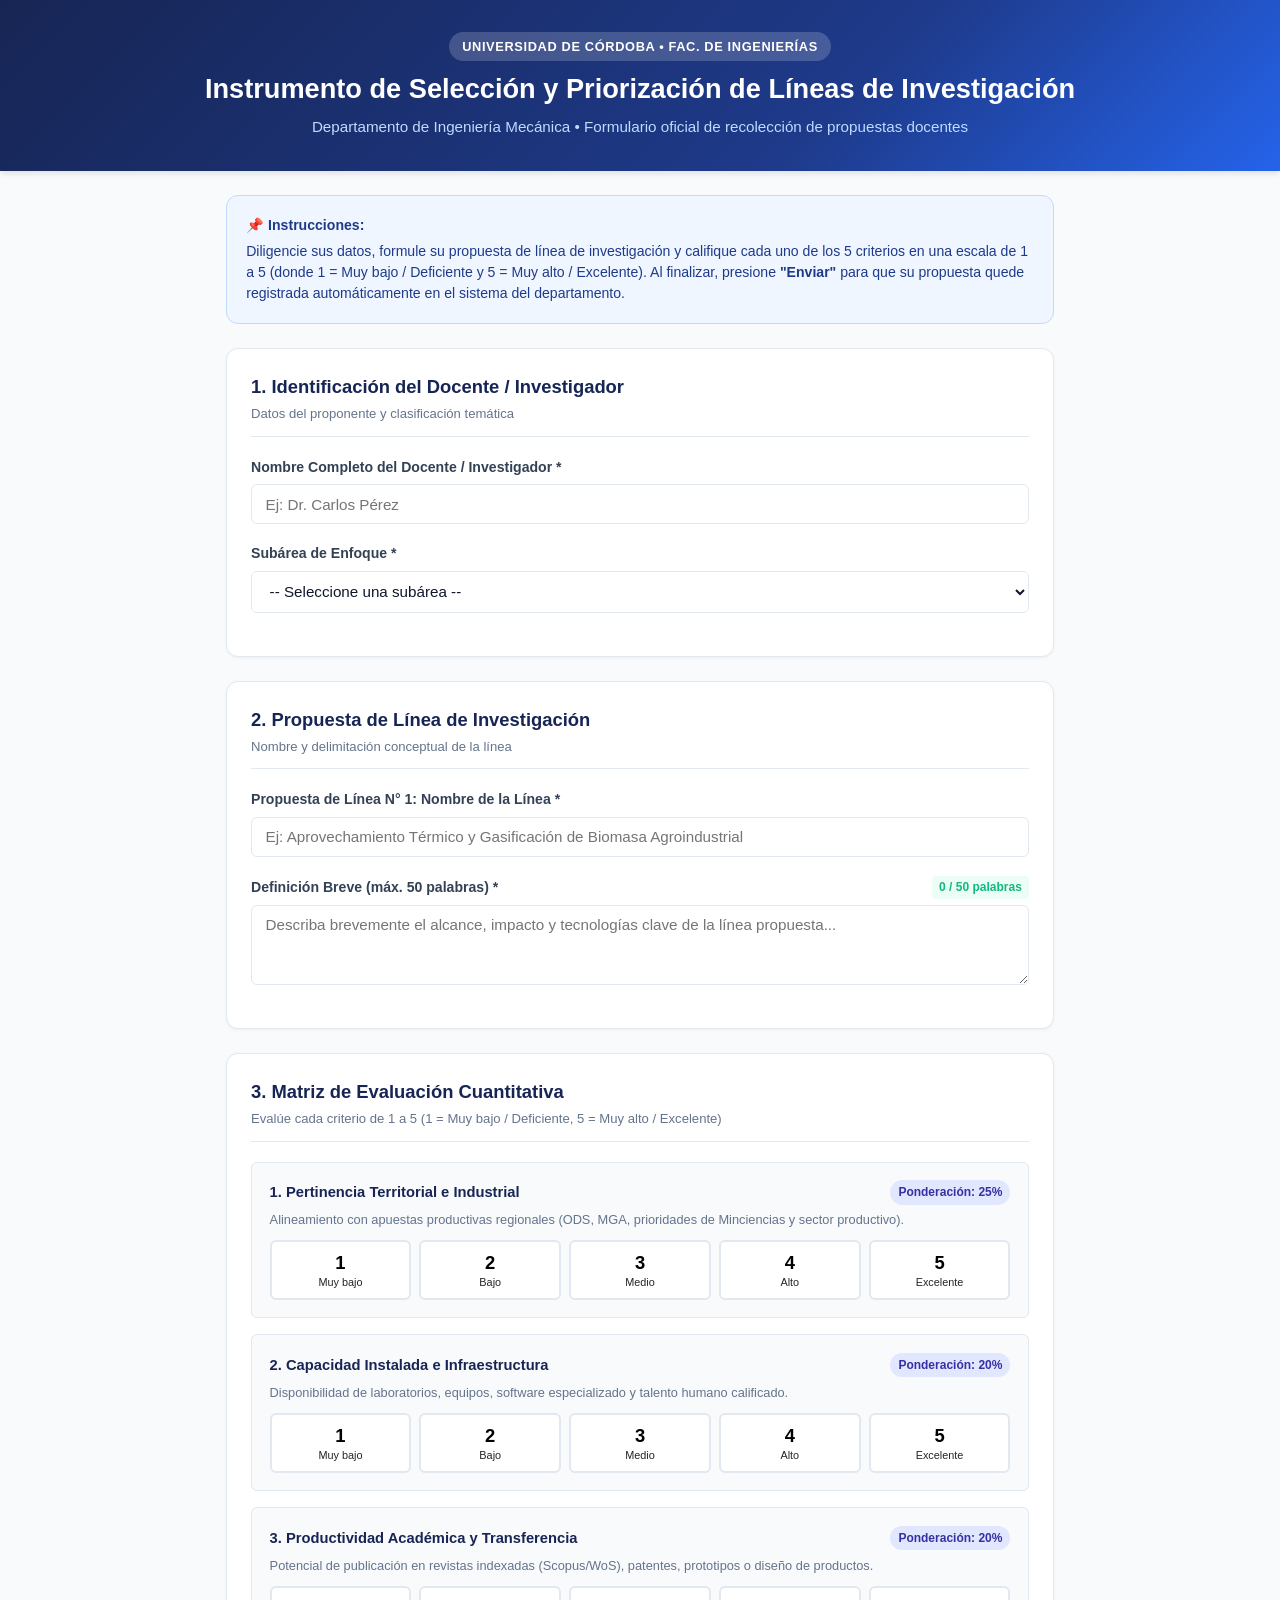
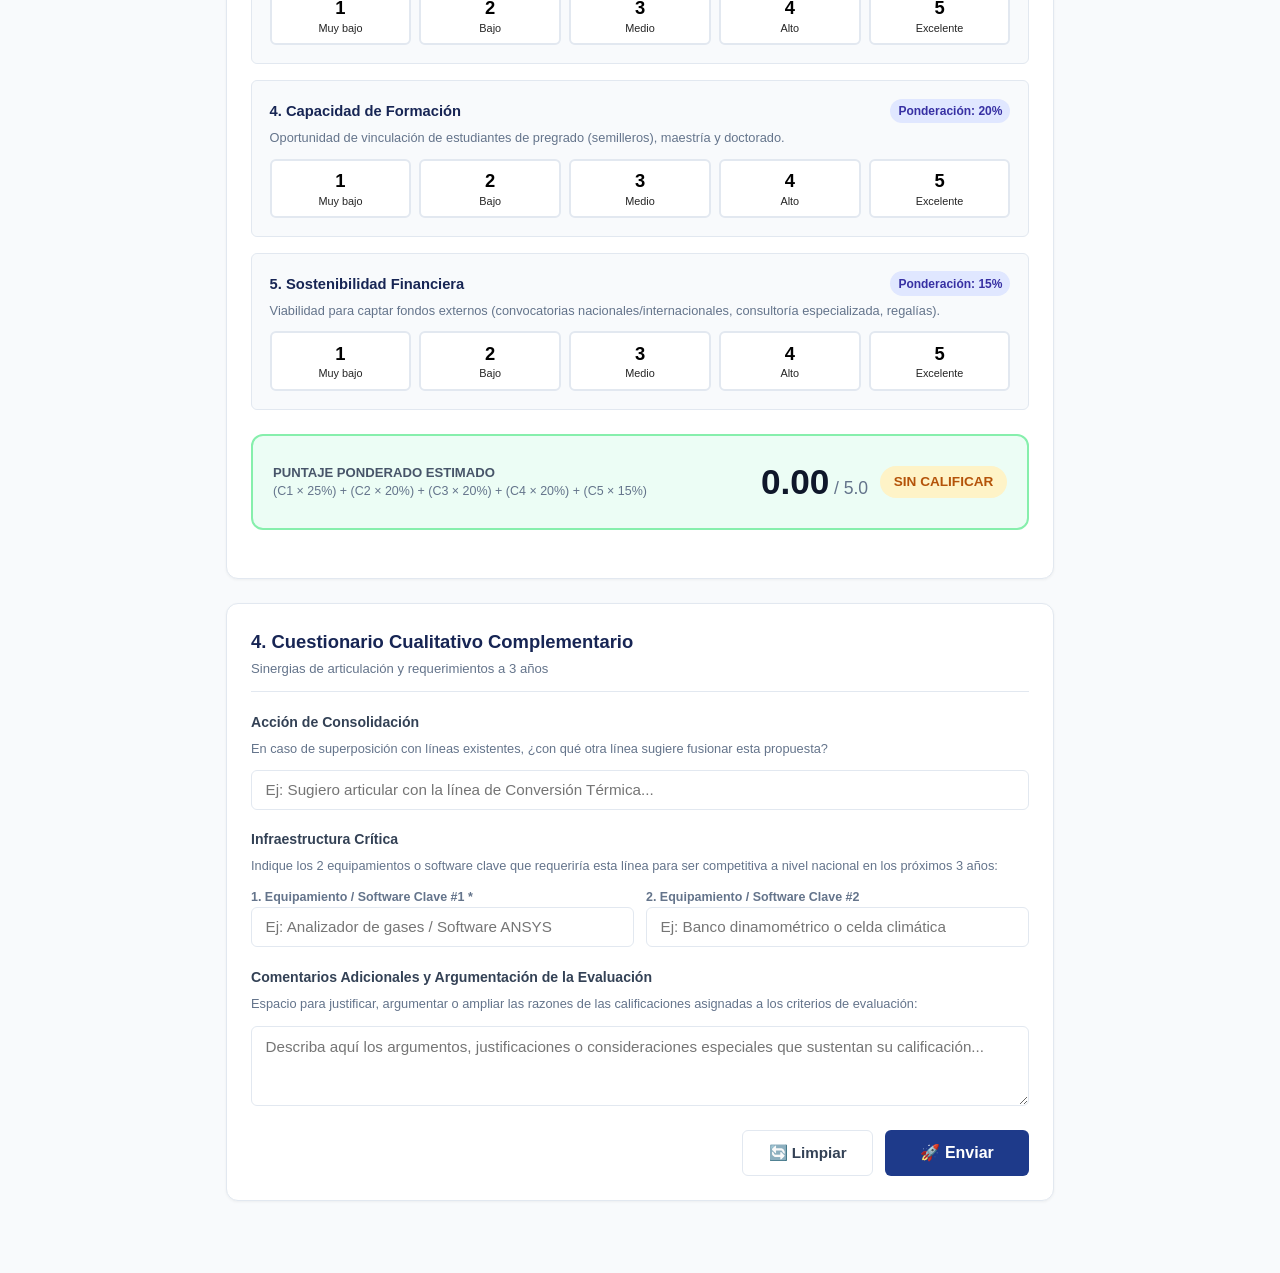
==== formulario.html @ 297fca21 "Add files via upload" ====
<!DOCTYPE html>
<html lang="es">
<head>
  <meta charset="UTF-8">
  <meta name="viewport" content="width=device-width, initial-scale=1.0">
  <title>Formulario Docente - Líneas de Investigación (Ing. Mecánica)</title>
  <style>
    :root {
      --primary: #1e3a8a;
      --primary-dark: #172554;
      --primary-light: #3b82f6;
      --primary-bg: #eff6ff;
      --accent: #0d9488;
      --success: #10b981;
      --success-bg: #ecfdf5;
      --warning: #f59e0b;
      --warning-bg: #fffbeb;
      --danger: #ef4444;
      --danger-bg: #fef2f2;
      --bg-main: #f8fafc;
      --card-bg: #ffffff;
      --text-main: #0f172a;
      --text-muted: #64748b;
      --border: #e2e8f0;
      --radius: 12px;
      --radius-sm: 6px;
    }

    * { box-sizing: border-box; margin: 0; padding: 0; }
    body {
      font-family: -apple-system, BlinkMacSystemFont, "Segoe UI", Roboto, "Helvetica Neue", Arial, sans-serif;
      background-color: var(--bg-main);
      color: var(--text-main);
      line-height: 1.5;
      padding-bottom: 3rem;
    }

    .header-banner {
      background: linear-gradient(135deg, var(--primary-dark) 0%, var(--primary) 65%, #2563eb 100%);
      color: white;
      padding: 2rem 1.5rem;
      text-align: center;
      box-shadow: 0 4px 6px -1px rgb(0 0 0 / 0.1);
    }
    .header-badge {
      display: inline-block;
      background: rgba(255, 255, 255, 0.18);
      padding: 0.3rem 0.8rem;
      border-radius: 9999px;
      font-size: 0.8rem;
      font-weight: 700;
      letter-spacing: 0.05em;
      text-transform: uppercase;
      margin-bottom: 0.5rem;
    }
    .header-title { font-size: 1.7rem; font-weight: 800; margin-bottom: 0.4rem; }
    .header-subtitle { font-size: 0.95rem; color: #bfdbfe; max-width: 800px; margin: 0 auto; }

    .main-container {
      max-width: 860px;
      margin: 1.5rem auto;
      padding: 0 1rem;
    }

    .info-card {
      background: #eff6ff;
      border: 1px solid #bfdbfe;
      border-radius: var(--radius);
      padding: 1.2rem;
      margin-bottom: 1.5rem;
      font-size: 0.88rem;
      color: #1e3a8a;
    }

    .card {
      background: var(--card-bg);
      border: 1px solid var(--border);
      border-radius: var(--radius);
      box-shadow: 0 1px 3px 0 rgb(0 0 0 / 0.05);
      padding: 1.5rem;
      margin-bottom: 1.5rem;
    }

    .card-header {
      border-bottom: 1px solid var(--border);
      padding-bottom: 0.75rem;
      margin-bottom: 1.25rem;
    }
    .card-title {
      font-size: 1.15rem;
      font-weight: 700;
      color: var(--primary-dark);
      display: flex;
      align-items: center;
      gap: 0.5rem;
    }
    .card-subtitle { font-size: 0.82rem; color: var(--text-muted); margin-top: 0.2rem; }

    .form-group { display: flex; flex-direction: column; gap: 0.4rem; margin-bottom: 1.2rem; }
    .form-label {
      font-size: 0.88rem;
      font-weight: 600;
      color: #334155;
      display: flex;
      justify-content: space-between;
      align-items: center;
    }
    .form-input, .form-select, .form-textarea {
      width: 100%;
      padding: 0.65rem 0.85rem;
      border: 1px solid var(--border);
      border-radius: var(--radius-sm);
      font-size: 0.95rem;
      background: white;
      color: var(--text-main);
      font-family: inherit;
    }
    .form-input:focus, .form-select:focus, .form-textarea:focus {
      outline: none;
      border-color: var(--primary-light);
      box-shadow: 0 0 0 3px rgba(59, 130, 246, 0.15);
    }
    .form-textarea { resize: vertical; min-height: 80px; }

    .word-count-badge {
      font-size: 0.75rem;
      padding: 0.15rem 0.45rem;
      border-radius: 4px;
      font-weight: 700;
    }
    .word-ok { background: var(--success-bg); color: var(--success); }
    .word-limit { background: var(--danger-bg); color: var(--danger); }

    /* Criterios */
    .criterion-box {
      background: #f8fafc;
      border: 1px solid var(--border);
      border-radius: var(--radius-sm);
      padding: 1.1rem;
      margin-bottom: 1rem;
    }
    .criterion-title-row {
      display: flex;
      justify-content: space-between;
      align-items: center;
      margin-bottom: 0.4rem;
    }
    .criterion-name { font-size: 0.92rem; font-weight: 700; color: var(--primary-dark); }
    .weight-badge {
      background: #e0e7ff;
      color: #3730a3;
      padding: 0.2rem 0.5rem;
      border-radius: 9999px;
      font-size: 0.75rem;
      font-weight: 700;
    }
    .criterion-desc { font-size: 0.8rem; color: var(--text-muted); margin-bottom: 0.75rem; line-height: 1.35; }

    .rating-row {
      display: grid;
      grid-template-columns: repeat(5, 1fr);
      gap: 0.5rem;
    }
    .rating-btn {
      display: flex;
      flex-direction: column;
      align-items: center;
      justify-content: center;
      padding: 0.6rem 0.2rem;
      border: 2px solid var(--border);
      background: white;
      border-radius: var(--radius-sm);
      cursor: pointer;
      transition: all 0.2s;
    }
    .rating-btn:hover { border-color: var(--primary-light); background: var(--primary-bg); }
    .rating-btn.active {
      border-color: var(--primary);
      background: var(--primary);
      color: white;
    }
    .rating-num { font-size: 1.15rem; font-weight: 800; }
    .rating-lbl { font-size: 0.68rem; margin-top: 0.15rem; opacity: 0.85; }

    /* Score banner */
    .score-banner {
      background: #ecfdf5;
      border: 2px solid #86efac;
      border-radius: var(--radius);
      padding: 1.25rem;
      display: flex;
      justify-content: space-between;
      align-items: center;
      margin: 1.5rem 0;
    }
    .score-banner.warning { background: #fffbeb; border-color: #fcd34d; }
    .score-banner.danger { background: #fef2f2; border-color: #fca5a5; }

    .score-big { font-size: 2.2rem; font-weight: 800; color: var(--text-main); }
    .priority-badge {
      padding: 0.35rem 0.85rem;
      border-radius: 9999px;
      font-size: 0.85rem;
      font-weight: 700;
      text-transform: uppercase;
    }
    .prio-alta { background: #dcfce7; color: #15803d; }
    .prio-media { background: #fef3c7; color: #b45309; }
    .prio-baja { background: #fee2e2; color: #b91c1c; }

    .btn {
      display: inline-flex;
      align-items: center;
      justify-content: center;
      gap: 0.5rem;
      padding: 0.75rem 1.4rem;
      border-radius: var(--radius-sm);
      font-size: 0.95rem;
      font-weight: 700;
      cursor: pointer;
      border: none;
      transition: all 0.2s;
    }
    .btn-success { background: #059669; color: white; }
    .btn-success:hover { background: #047857; }
    .btn-outline { background: white; border: 1px solid var(--border); color: #334155; }
    .btn-outline:hover { background: #f1f5f9; }

    .btn-bar {
      display: flex;
      flex-direction: column;
      gap: 0.75rem;
      margin-top: 1.5rem;
    }

    .success-modal {
      display: none;
      position: fixed;
      inset: 0;
      background: rgba(0,0,0,0.6);
      align-items: center;
      justify-content: center;
      padding: 1rem;
      z-index: 100;
    }
    .success-modal-content {
      background: white;
      border-radius: var(--radius);
      max-width: 550px;
      width: 100%;
      padding: 2rem;
      text-align: center;
      box-shadow: 0 20px 25px -5px rgb(0 0 0 / 0.1);
    }
  </style>
</head>
<body>

  <header class="header-banner">
    <div class="header-badge">Universidad de Córdoba &bull; Fac. de Ingenierías</div>
    <h1 class="header-title">Instrumento de Selección y Priorización de Líneas de Investigación</h1>
    <p class="header-subtitle">Departamento de Ingeniería Mecánica &bull; Formulario oficial de recolección de propuestas docentes</p>
  </header>

  <main class="main-container">

    <div class="info-card">
      <strong>📌 Instrucciones:</strong>
      <p style="margin-top: 0.3rem; line-height: 1.5;">
        Diligencie sus datos, formule su propuesta de línea de investigación y califique cada uno de los 5 criterios en una escala de 1 a 5 (donde 1 = Muy bajo / Deficiente y 5 = Muy alto / Excelente). Al finalizar, presione <strong>"Enviar"</strong> para que su propuesta quede registrada automáticamente en el sistema del departamento.
      </p>
    </div>

    <form id="docenteForm" onsubmit="handleDocenteSubmit(event)">

      <!-- Bloque 1: Identificación -->
      <div class="card">
        <div class="card-header">
          <h2 class="card-title">1. Identificación del Docente / Investigador</h2>
          <p class="card-subtitle">Datos del proponente y clasificación temática</p>
        </div>

        <div class="form-group">
          <label class="form-label" for="docenteNombre">Nombre Completo del Docente / Investigador *</label>
          <input type="text" id="docenteNombre" class="form-input" placeholder="Ej: Dr. Carlos Pérez" required>
        </div>

        <div class="form-group">
          <label class="form-label" for="subareaSelect">Subárea de Enfoque *</label>
          <select id="subareaSelect" class="form-select" onchange="toggleSubareaOtro()" required>
            <option value="">-- Seleccione una subárea --</option>
            <option value="Materiales y Manufactura">Materiales y Manufactura</option>
            <option value="Termofluidos y Energía">Termofluidos y Energía</option>
            <option value="Diseño y Mecatrónica">Diseño y Mecatrónica</option>
            <option value="Otra">Otra (especificar)</option>
          </select>
        </div>

        <div class="form-group" id="subareaOtroBox" style="display: none;">
          <label class="form-label" for="subareaOtro">Especifique la Subárea de Enfoque *</label>
          <input type="text" id="subareaOtro" class="form-input" placeholder="Nombre de la otra área temática">
        </div>
      </div>

      <!-- Bloque 2: Propuesta de Línea -->
      <div class="card">
        <div class="card-header">
          <h2 class="card-title">2. Propuesta de Línea de Investigación</h2>
          <p class="card-subtitle">Nombre y delimitación conceptual de la línea</p>
        </div>

        <div class="form-group">
          <label class="form-label" for="nombreLinea">Propuesta de Línea N° 1: Nombre de la Línea *</label>
          <input type="text" id="nombreLinea" class="form-input" placeholder="Ej: Aprovechamiento Térmico y Gasificación de Biomasa Agroindustrial" required>
        </div>

        <div class="form-group">
          <div class="form-label">
            <span>Definición Breve (máx. 50 palabras) *</span>
            <span id="wordBadge" class="word-count-badge word-ok">0 / 50 palabras</span>
          </div>
          <textarea id="definicionLinea" class="form-textarea" placeholder="Describa brevemente el alcance, impacto y tecnologías clave de la línea propuesta..." oninput="checkWords()" required></textarea>
          <span id="wordAlert" style="display: none; font-size: 0.8rem; color: var(--danger); margin-top: 0.2rem;">
            ⚠️ Ha superado las 50 palabras recomendadas.
          </span>
        </div>
      </div>

      <!-- Bloque 3: Criterios -->
      <div class="card">
        <div class="card-header">
          <h2 class="card-title">3. Matriz de Evaluación Cuantitativa</h2>
          <p class="card-subtitle">Evalúe cada criterio de 1 a 5 (1 = Muy bajo / Deficiente, 5 = Muy alto / Excelente)</p>
        </div>

        <!-- C1 -->
        <div class="criterion-box" id="box-pertinencia">
          <div class="criterion-title-row">
            <span class="criterion-name">1. Pertinencia Territorial e Industrial</span>
            <span class="weight-badge">Ponderación: 25%</span>
          </div>
          <p class="criterion-desc">Alineamiento con apuestas productivas regionales (ODS, MGA, prioridades de Minciencias y sector productivo).</p>
          <div class="rating-row" data-criterion="pertinencia">
            <button type="button" class="rating-btn" onclick="selectScore('pertinencia', 1)"><span class="rating-num">1</span><span class="rating-lbl">Muy bajo</span></button>
            <button type="button" class="rating-btn" onclick="selectScore('pertinencia', 2)"><span class="rating-num">2</span><span class="rating-lbl">Bajo</span></button>
            <button type="button" class="rating-btn" onclick="selectScore('pertinencia', 3)"><span class="rating-num">3</span><span class="rating-lbl">Medio</span></button>
            <button type="button" class="rating-btn" onclick="selectScore('pertinencia', 4)"><span class="rating-num">4</span><span class="rating-lbl">Alto</span></button>
            <button type="button" class="rating-btn" onclick="selectScore('pertinencia', 5)"><span class="rating-num">5</span><span class="rating-lbl">Excelente</span></button>
          </div>
        </div>

        <!-- C2 -->
        <div class="criterion-box" id="box-infraestructura">
          <div class="criterion-title-row">
            <span class="criterion-name">2. Capacidad Instalada e Infraestructura</span>
            <span class="weight-badge">Ponderación: 20%</span>
          </div>
          <p class="criterion-desc">Disponibilidad de laboratorios, equipos, software especializado y talento humano calificado.</p>
          <div class="rating-row" data-criterion="infraestructura">
            <button type="button" class="rating-btn" onclick="selectScore('infraestructura', 1)"><span class="rating-num">1</span><span class="rating-lbl">Muy bajo</span></button>
            <button type="button" class="rating-btn" onclick="selectScore('infraestructura', 2)"><span class="rating-num">2</span><span class="rating-lbl">Bajo</span></button>
            <button type="button" class="rating-btn" onclick="selectScore('infraestructura', 3)"><span class="rating-num">3</span><span class="rating-lbl">Medio</span></button>
            <button type="button" class="rating-btn" onclick="selectScore('infraestructura', 4)"><span class="rating-num">4</span><span class="rating-lbl">Alto</span></button>
            <button type="button" class="rating-btn" onclick="selectScore('infraestructura', 5)"><span class="rating-num">5</span><span class="rating-lbl">Excelente</span></button>
          </div>
        </div>

        <!-- C3 -->
        <div class="criterion-box" id="box-productividad">
          <div class="criterion-title-row">
            <span class="criterion-name">3. Productividad Académica y Transferencia</span>
            <span class="weight-badge">Ponderación: 20%</span>
          </div>
          <p class="criterion-desc">Potencial de publicación en revistas indexadas (Scopus/WoS), patentes, prototipos o diseño de productos.</p>
          <div class="rating-row" data-criterion="productividad">
            <button type="button" class="rating-btn" onclick="selectScore('productividad', 1)"><span class="rating-num">1</span><span class="rating-lbl">Muy bajo</span></button>
            <button type="button" class="rating-btn" onclick="selectScore('productividad', 2)"><span class="rating-num">2</span><span class="rating-lbl">Bajo</span></button>
            <button type="button" class="rating-btn" onclick="selectScore('productividad', 3)"><span class="rating-num">3</span><span class="rating-lbl">Medio</span></button>
            <button type="button" class="rating-btn" onclick="selectScore('productividad', 4)"><span class="rating-num">4</span><span class="rating-lbl">Alto</span></button>
            <button type="button" class="rating-btn" onclick="selectScore('productividad', 5)"><span class="rating-num">5</span><span class="rating-lbl">Excelente</span></button>
          </div>
        </div>

        <!-- C4 -->
        <div class="criterion-box" id="box-formacion">
          <div class="criterion-title-row">
            <span class="criterion-name">4. Capacidad de Formación</span>
            <span class="weight-badge">Ponderación: 20%</span>
          </div>
          <p class="criterion-desc">Oportunidad de vinculación de estudiantes de pregrado (semilleros), maestría y doctorado.</p>
          <div class="rating-row" data-criterion="formacion">
            <button type="button" class="rating-btn" onclick="selectScore('formacion', 1)"><span class="rating-num">1</span><span class="rating-lbl">Muy bajo</span></button>
            <button type="button" class="rating-btn" onclick="selectScore('formacion', 2)"><span class="rating-num">2</span><span class="rating-lbl">Bajo</span></button>
            <button type="button" class="rating-btn" onclick="selectScore('formacion', 3)"><span class="rating-num">3</span><span class="rating-lbl">Medio</span></button>
            <button type="button" class="rating-btn" onclick="selectScore('formacion', 4)"><span class="rating-num">4</span><span class="rating-lbl">Alto</span></button>
            <button type="button" class="rating-btn" onclick="selectScore('formacion', 5)"><span class="rating-num">5</span><span class="rating-lbl">Excelente</span></button>
          </div>
        </div>

        <!-- C5 -->
        <div class="criterion-box" id="box-sostenibilidad">
          <div class="criterion-title-row">
            <span class="criterion-name">5. Sostenibilidad Financiera</span>
            <span class="weight-badge">Ponderación: 15%</span>
          </div>
          <p class="criterion-desc">Viabilidad para captar fondos externos (convocatorias nacionales/internacionales, consultoría especializada, regalías).</p>
          <div class="rating-row" data-criterion="sostenibilidad">
            <button type="button" class="rating-btn" onclick="selectScore('sostenibilidad', 1)"><span class="rating-num">1</span><span class="rating-lbl">Muy bajo</span></button>
            <button type="button" class="rating-btn" onclick="selectScore('sostenibilidad', 2)"><span class="rating-num">2</span><span class="rating-lbl">Bajo</span></button>
            <button type="button" class="rating-btn" onclick="selectScore('sostenibilidad', 3)"><span class="rating-num">3</span><span class="rating-lbl">Medio</span></button>
            <button type="button" class="rating-btn" onclick="selectScore('sostenibilidad', 4)"><span class="rating-num">4</span><span class="rating-lbl">Alto</span></button>
            <button type="button" class="rating-btn" onclick="selectScore('sostenibilidad', 5)"><span class="rating-num">5</span><span class="rating-lbl">Excelente</span></button>
          </div>
        </div>

        <!-- Resumen Puntaje -->
        <div class="score-banner" id="scoreBanner">
          <div>
            <div style="font-size: 0.82rem; font-weight: 700; color: #475569; text-transform: uppercase;">Puntaje Ponderado Estimado</div>
            <div style="font-size: 0.78rem; color: #64748b;">(C1 × 25%) + (C2 × 20%) + (C3 × 20%) + (C4 × 20%) + (C5 × 15%)</div>
          </div>
          <div style="text-align: right; display: flex; align-items: center; gap: 0.75rem;">
            <div>
              <span class="score-big" id="scoreVal">0.00</span>
              <span style="font-size: 1.1rem; color: #64748b;"> / 5.0</span>
            </div>
            <div class="priority-badge prio-media" id="prioBadge">Sin calificar</div>
          </div>
        </div>
      </div>

      <!-- Bloque 4: Cualitativo -->
      <div class="card">
        <div class="card-header">
          <h2 class="card-title">4. Cuestionario Cualitativo Complementario</h2>
          <p class="card-subtitle">Sinergias de articulación y requerimientos a 3 años</p>
        </div>

        <div class="form-group">
          <label class="form-label" for="accionConsolidacion">
            Acción de Consolidación
          </label>
          <p style="font-size: 0.8rem; color: var(--text-muted); margin-bottom: 0.3rem;">
            En caso de superposición con líneas existentes, ¿con qué otra línea sugiere fusionar esta propuesta?
          </p>
          <input type="text" id="accionConsolidacion" class="form-input" placeholder="Ej: Sugiero articular con la línea de Conversión Térmica...">
        </div>

        <div class="form-group">
          <label class="form-label">Infraestructura Crítica</label>
          <p style="font-size: 0.8rem; color: var(--text-muted); margin-bottom: 0.4rem;">
            Indique los 2 equipamientos o software clave que requeriría esta línea para ser competitiva a nivel nacional en los próximos 3 años:
          </p>
          <div style="display: grid; grid-template-columns: 1fr 1fr; gap: 0.75rem;">
            <div>
              <label class="form-label" style="font-size: 0.78rem; color: #64748b;" for="infra1">1. Equipamiento / Software Clave #1 *</label>
              <input type="text" id="infra1" class="form-input" placeholder="Ej: Analizador de gases / Software ANSYS" required>
            </div>
            <div>
              <label class="form-label" style="font-size: 0.78rem; color: #64748b;" for="infra2">2. Equipamiento / Software Clave #2</label>
              <input type="text" id="infra2" class="form-input" placeholder="Ej: Banco dinamométrico o celda climática">
            </div>
          </div>
        </div>

        <div class="form-group" style="margin-top: 1.25rem;">
          <label class="form-label" for="comentariosAdicionales">
            Comentarios Adicionales y Argumentación de la Evaluación
          </label>
          <p style="font-size: 0.8rem; color: var(--text-muted); margin-bottom: 0.4rem;">
            Espacio para justificar, argumentar o ampliar las razones de las calificaciones asignadas a los criterios de evaluación:
          </p>
          <textarea id="comentariosAdicionales" class="form-textarea" placeholder="Describa aquí los argumentos, justificaciones o consideraciones especiales que sustentan su calificación..."></textarea>
        </div>

        <div style="display: flex; justify-content: flex-end; gap: 0.75rem; margin-top: 1.5rem; flex-wrap: wrap;">
          <button type="button" class="btn btn-outline" onclick="limpiarFormularioCompleto()" style="padding: 0.8rem 1.6rem; font-size: 0.95rem;">
            🔄 Limpiar
          </button>
          <button type="submit" class="btn btn-primary" id="btnEnviar" style="padding: 0.8rem 2.2rem; font-size: 1rem; background: #1e3a8a; color: white;">
            🚀 Enviar
          </button>
        </div>
      </div>

    </form>

  </main>

  <!-- Modal Éxito -->
  <div id="modalExito" class="success-modal">
    <div class="success-modal-content">
      <div style="font-size: 3.2rem; margin-bottom: 0.5rem;">✅</div>
      <h3 style="font-size: 1.35rem; color: var(--primary-dark); margin-bottom: 0.5rem;">¡Propuesta Enviada Exitosamente!</h3>
      <p style="font-size: 0.92rem; color: #334155; line-height: 1.5; margin-bottom: 1.5rem;">
        Su propuesta de línea de investigación ha sido registrada correctamente en el sistema del Departamento de Ingeniería Mecánica. Muchas gracias por su valiosa participación.
      </p>
      <div style="display: flex; gap: 0.75rem; justify-content: center; flex-wrap: wrap;">
        <button class="btn btn-outline" onclick="registrarOtraLinea()">Registrar otra propuesta de línea</button>
        <button class="btn btn-primary" style="background: #1e3a8a; color: white;" onclick="finalizarYCerrar()">Finalizar</button>
      </div>
    </div>
  </div>

  <script>
    const scores = { pertinencia: 0, infraestructura: 0, productividad: 0, formacion: 0, sostenibilidad: 0 };
    const weights = { pertinencia: 0.25, infraestructura: 0.20, productividad: 0.20, formacion: 0.20, sostenibilidad: 0.15 };

    function toggleSubareaOtro() {
      const select = document.getElementById('subareaSelect');
      const box = document.getElementById('subareaOtroBox');
      const input = document.getElementById('subareaOtro');
      if (select.value === 'Otra') {
        box.style.display = 'block';
        input.required = true;
      } else {
        box.style.display = 'none';
        input.required = false;
        input.value = '';
      }
    }

    function checkWords() {
      const val = document.getElementById('definicionLinea').value.trim();
      const count = val.length === 0 ? 0 : val.split(/\s+/).filter(w => w.length > 0).length;
      const badge = document.getElementById('wordBadge');
      const alert = document.getElementById('wordAlert');

      badge.textContent = `${count} / 50 palabras`;
      if (count > 50) {
        badge.className = 'word-count-badge word-limit';
        alert.style.display = 'block';
      } else {
        badge.className = 'word-count-badge word-ok';
        alert.style.display = 'none';
      }
      return count;
    }

    function selectScore(criterion, val) {
      scores[criterion] = val;
      const group = document.querySelector(`.rating-row[data-criterion="${criterion}"]`);
      group.querySelectorAll('.rating-btn').forEach((btn, idx) => {
        if (idx + 1 === val) btn.classList.add('active');
        else btn.classList.remove('active');
      });
      document.getElementById(`box-${criterion}`).style.borderColor = 'var(--border)';
      recalc();
    }

    function recalc() {
      const total = (scores.pertinencia * weights.pertinencia) +
                    (scores.infraestructura * weights.infraestructura) +
                    (scores.productividad * weights.productividad) +
                    (scores.formacion * weights.formacion) +
                    (scores.sostenibilidad * weights.sostenibilidad);

      document.getElementById('scoreVal').textContent = total.toFixed(2);
      const prio = document.getElementById('prioBadge');
      const banner = document.getElementById('scoreBanner');

      if (total === 0) {
        prio.textContent = 'Sin calificar';
        prio.className = 'priority-badge prio-media';
        banner.className = 'score-banner';
        return;
      }

      if (total >= 4.0) {
        prio.textContent = 'Prioridad Alta';
        prio.className = 'priority-badge prio-alta';
        banner.className = 'score-banner';
      } else if (total >= 3.0) {
        prio.textContent = 'Prioridad Media';
        prio.className = 'priority-badge prio-media';
        banner.className = 'score-banner warning';
      } else {
        prio.textContent = 'Prioridad Baja';
        prio.className = 'priority-badge prio-baja';
        banner.className = 'score-banner danger';
      }
    }

    // =========================================================================
    // CONFIGURACIÓN DE NUBE (GOOGLE SHEETS):
    // URL de Google Apps Script configurada por el usuario
    // =========================================================================
    const GOOGLE_SHEETS_URL = "https://script.google.com/macros/s/AKfycbwKb0LEM8T0sVUY5fCca1uXb2kDgTRaMkA7b_ChK_lKQnXCyALZRMTclYAMmX1IqUrETg/exec"; 

    async function handleDocenteSubmit(e) {
      e.preventDefault();

      // Verificar 5 criterios
      const unrated = Object.keys(scores).filter(k => scores[k] === 0);
      if (unrated.length > 0) {
        unrated.forEach(k => {
          document.getElementById(`box-${k}`).style.borderColor = 'var(--danger)';
        });
        alert('Por favor califique todos los 5 criterios (de 1 a 5) antes de continuar.');
        document.getElementById(`box-${unrated[0]}`).scrollIntoView({ behavior: 'smooth', block: 'center' });
        return;
      }

      const total = Number(((scores.pertinencia * weights.pertinencia) +
                            (scores.infraestructura * weights.infraestructura) +
                            (scores.productividad * weights.productividad) +
                            (scores.formacion * weights.formacion) +
                            (scores.sostenibilidad * weights.sostenibilidad)).toFixed(2));

      let prioridad = 'Media';
      if (total >= 4.0) prioridad = 'Alta';
      else if (total < 3.0) prioridad = 'Baja';

      const docente = document.getElementById('docenteNombre').value.trim();
      const subarea = document.getElementById('subareaSelect').value;
      const subareaOtro = document.getElementById('subareaOtro').value.trim();
      const nombreLinea = document.getElementById('nombreLinea').value.trim();
      const definicion = document.getElementById('definicionLinea').value.trim();
      const palabras = checkWords();

      const payload = {
        id: 'resp-' + Date.now(),
        fecha: new Date().toISOString(),
        docente: docente,
        subarea: subarea,
        subareaOtro: subareaOtro,
        nombreLinea: nombreLinea,
        definicion: definicion,
        palabrasDefinicion: palabras,
        criterios: { ...scores },
        puntajesPonderados: {
          pertinencia: Number((scores.pertinencia * weights.pertinencia).toFixed(2)),
          infraestructura: Number((scores.infraestructura * weights.infraestructura).toFixed(2)),
          productividad: Number((scores.productividad * weights.productividad).toFixed(2)),
          formacion: Number((scores.formacion * weights.formacion).toFixed(2)),
          sostenibilidad: Number((scores.sostenibilidad * weights.sostenibilidad).toFixed(2)),
          total: total
        },
        prioridad: prioridad,
        accionConsolidacion: document.getElementById('accionConsolidacion').value.trim(),
        infraestructuraCritica: {
          item1: document.getElementById('infra1').value.trim(),
          item2: document.getElementById('infra2').value.trim()
        },
        comentariosAdicionales: document.getElementById('comentariosAdicionales').value.trim()
      };

      const submitBtn = document.getElementById('btnEnviar');
      const originalText = submitBtn.innerHTML;
      submitBtn.disabled = true;
      submitBtn.innerHTML = '⏳ Enviando propuesta...';

      // Enviar directamente a Google Sheets
      if (GOOGLE_SHEETS_URL && GOOGLE_SHEETS_URL.trim().length > 10) {
        try {
          await fetch(GOOGLE_SHEETS_URL.trim(), {
            method: 'POST',
            mode: 'no-cors',
            headers: { 'Content-Type': 'application/json' },
            body: JSON.stringify(payload)
          });
        } catch (netErr) {
          console.warn('Error enviando a la nube:', netErr);
        }
      }

      submitBtn.disabled = false;
      submitBtn.innerHTML = originalText;

      // Mostrar modal de confirmación limpio
      document.getElementById('modalExito').style.display = 'flex';
    }

    function limpiarFormularioCompleto() {
      if (!confirm('¿Desea limpiar todos los campos del formulario?')) return;
      document.getElementById('docenteForm').reset();
      toggleSubareaOtro();
      document.getElementById('comentariosAdicionales').value = '';
      Object.keys(scores).forEach(k => scores[k] = 0);
      document.querySelectorAll('.rating-btn').forEach(b => b.classList.remove('active'));
      document.querySelectorAll('.criterion-box').forEach(b => b.style.borderColor = 'var(--border)');
      checkWords();
      recalc();
      window.scrollTo({ top: 0, behavior: 'smooth' });
    }

    function registrarOtraLinea() {
      document.getElementById('nombreLinea').value = '';
      document.getElementById('definicionLinea').value = '';
      document.getElementById('accionConsolidacion').value = '';
      document.getElementById('infra1').value = '';
      document.getElementById('infra2').value = '';
      document.getElementById('comentariosAdicionales').value = '';
      Object.keys(scores).forEach(k => scores[k] = 0);
      document.querySelectorAll('.rating-btn').forEach(b => b.classList.remove('active'));
      document.querySelectorAll('.criterion-box').forEach(b => b.style.borderColor = 'var(--border)');
      checkWords();
      recalc();
      document.getElementById('modalExito').style.display = 'none';
      document.getElementById('nombreLinea').scrollIntoView({ behavior: 'smooth' });
    }

    function finalizarYCerrar() {
      document.getElementById('modalExito').style.display = 'none';
      document.getElementById('docenteForm').reset();
      toggleSubareaOtro();
      document.getElementById('comentariosAdicionales').value = '';
      Object.keys(scores).forEach(k => scores[k] = 0);
      document.querySelectorAll('.rating-btn').forEach(b => b.classList.remove('active'));
      checkWords();
      recalc();
      window.scrollTo({ top: 0, behavior: 'smooth' });
    }
  </script>
</body>
</html>
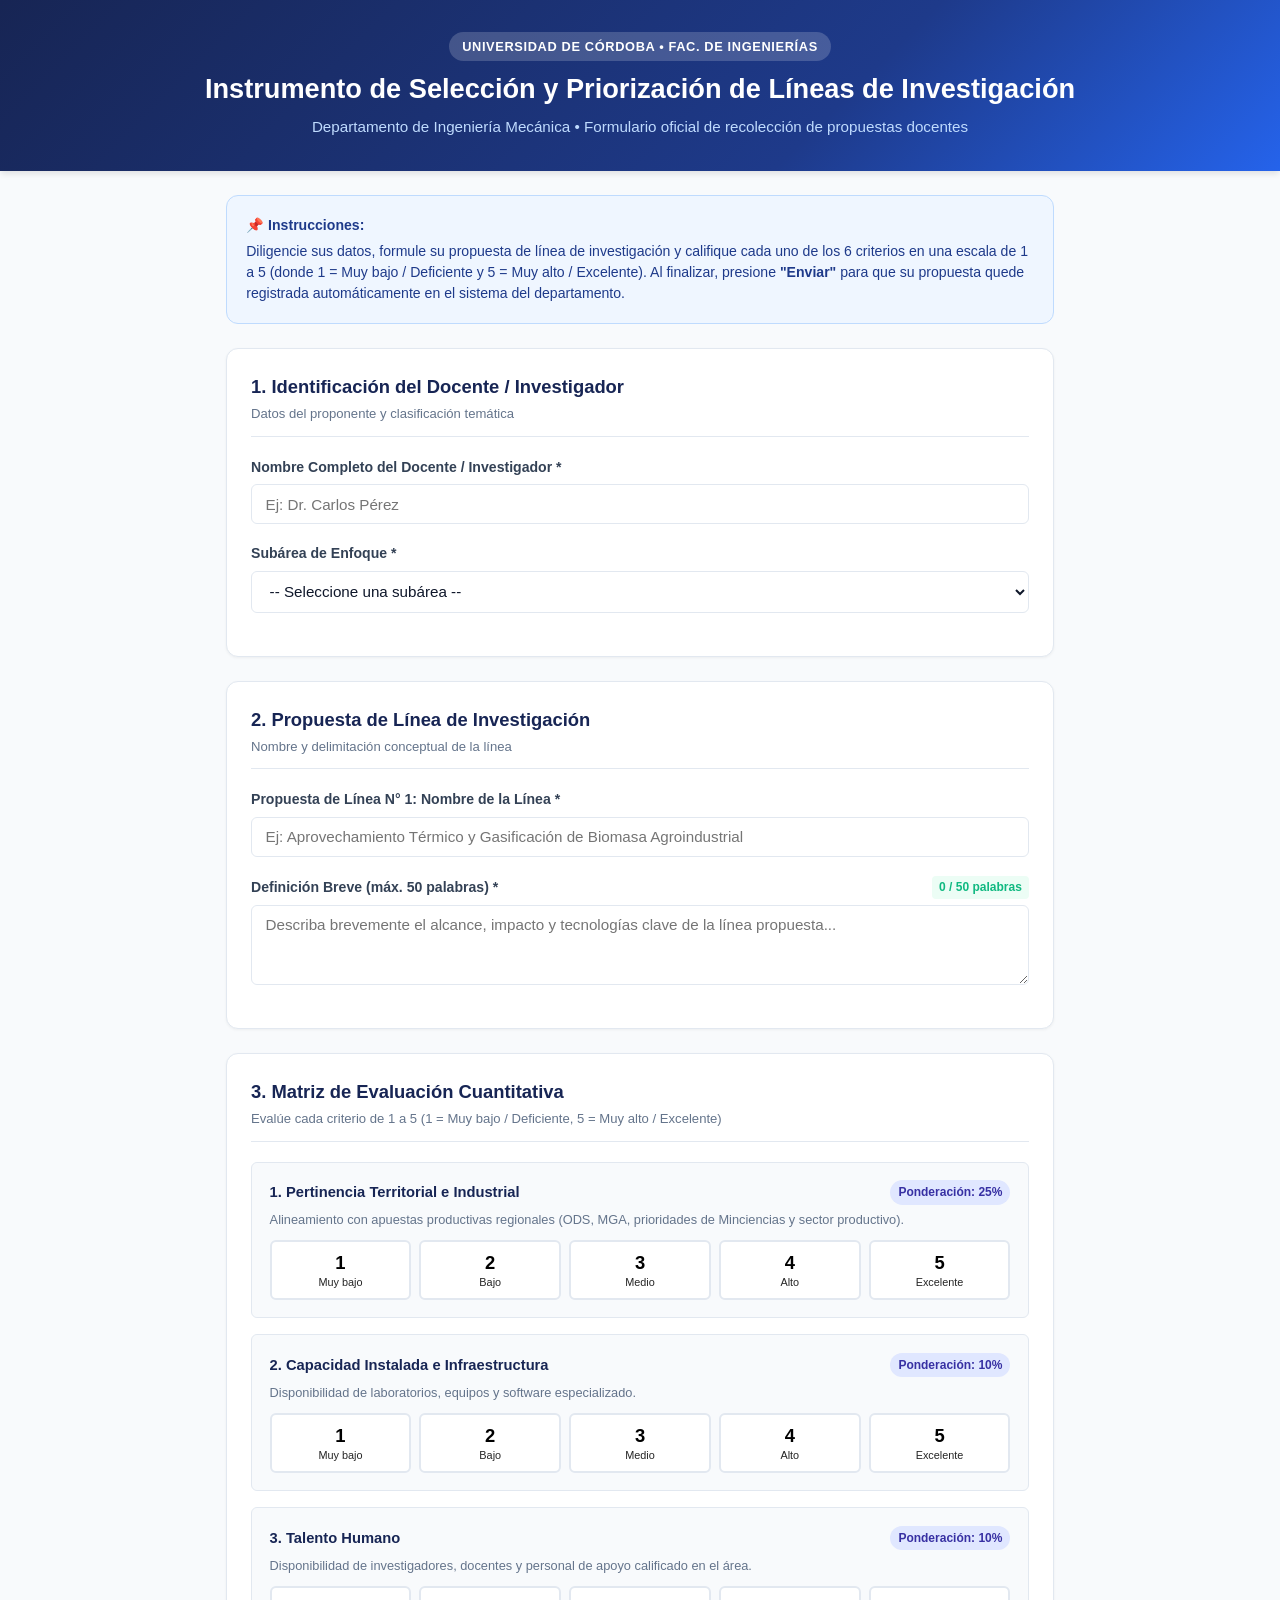
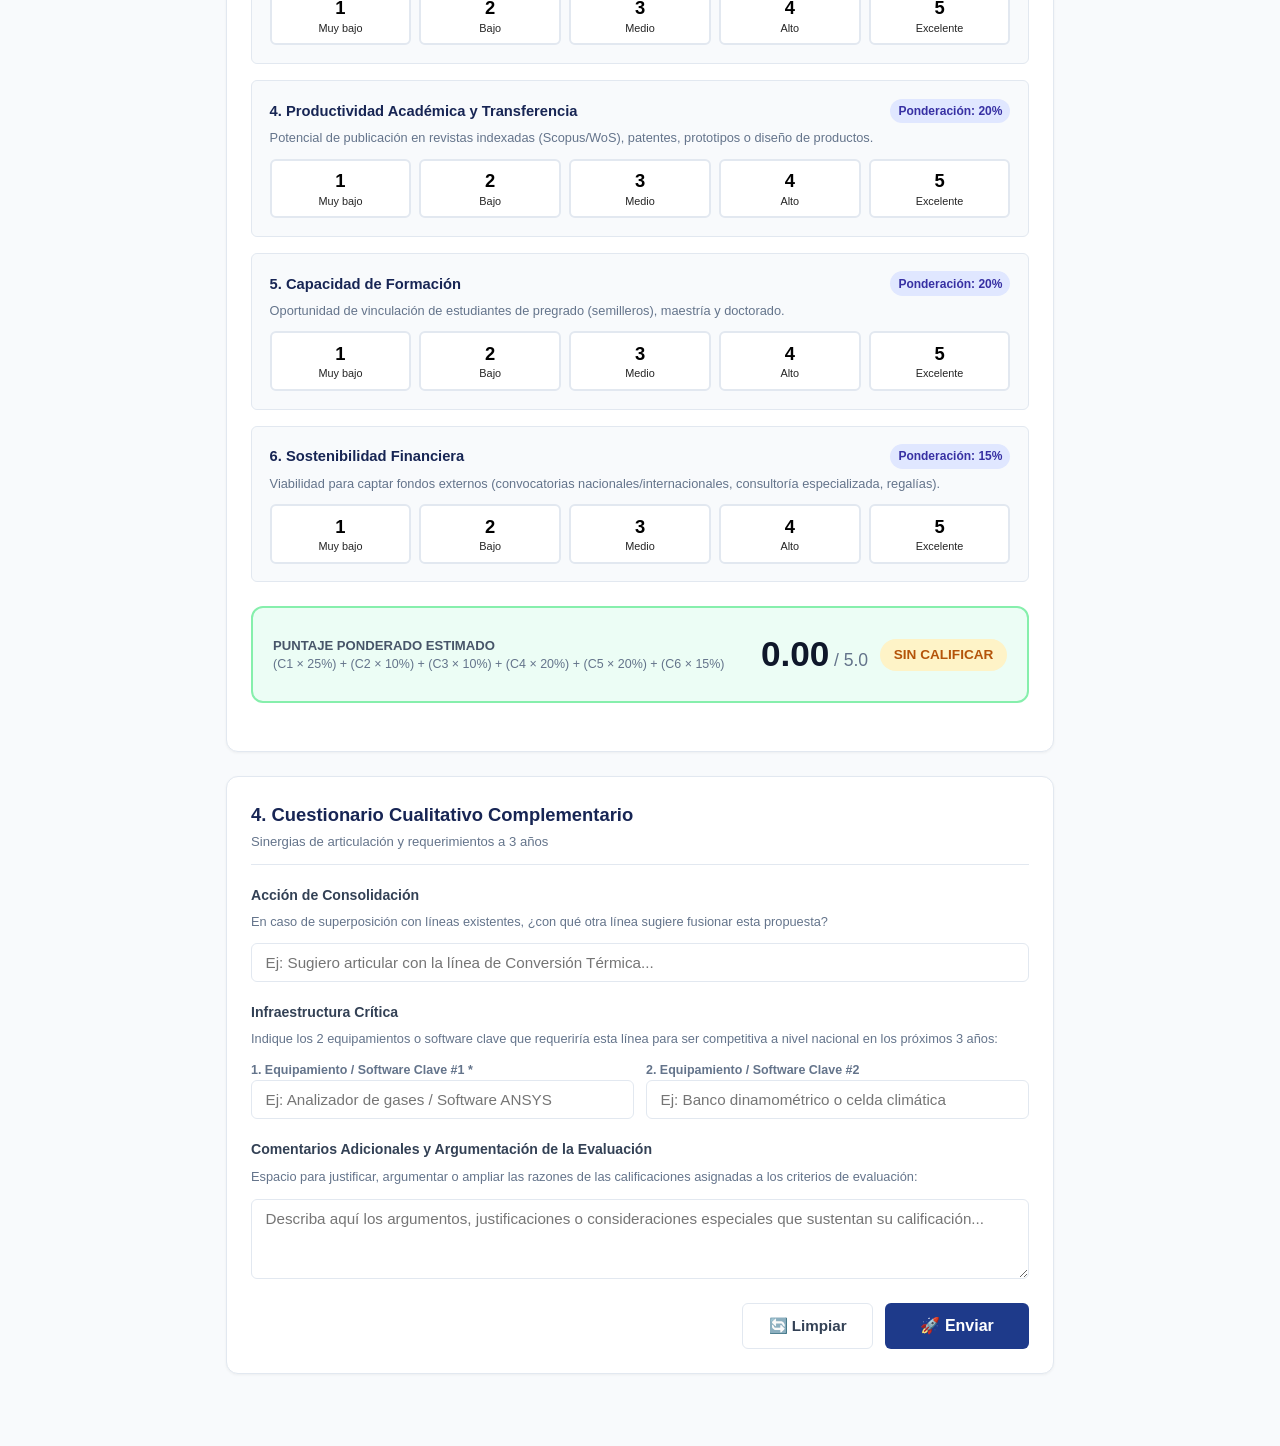
==== commit 9f5d10de: "Add files via upload" ====
--- a/formulario.html
+++ b/formulario.html
@@ -267,7 +267,7 @@
     <div class="info-card">
       <strong>📌 Instrucciones:</strong>
       <p style="margin-top: 0.3rem; line-height: 1.5;">
-        Diligencie sus datos, formule su propuesta de línea de investigación y califique cada uno de los 5 criterios en una escala de 1 a 5 (donde 1 = Muy bajo / Deficiente y 5 = Muy alto / Excelente). Al finalizar, presione <strong>"Enviar"</strong> para que su propuesta quede registrada automáticamente en el sistema del departamento.
+        Diligencie sus datos, formule su propuesta de línea de investigación y califique cada uno de los 6 criterios en una escala de 1 a 5 (donde 1 = Muy bajo / Deficiente y 5 = Muy alto / Excelente). Al finalizar, presione <strong>"Enviar"</strong> para que su propuesta quede registrada automáticamente en el sistema del departamento.
       </p>
     </div>
 
@@ -289,9 +289,9 @@
           <label class="form-label" for="subareaSelect">Subárea de Enfoque *</label>
           <select id="subareaSelect" class="form-select" onchange="toggleSubareaOtro()" required>
             <option value="">-- Seleccione una subárea --</option>
-            <option value="Materiales y Manufactura">Materiales y Manufactura</option>
-            <option value="Termofluidos y Energía">Termofluidos y Energía</option>
-            <option value="Diseño y Mecatrónica">Diseño y Mecatrónica</option>
+            <option value="Diseño, automatización y control">Diseño, automatización y control</option>
+            <option value="Energía y eficiencia energética">Energía y eficiencia energética</option>
+            <option value="Materiales y procesos de manufactura">Materiales y procesos de manufactura</option>
             <option value="Otra">Otra (especificar)</option>
           </select>
         </div>
@@ -353,9 +353,9 @@
         <div class="criterion-box" id="box-infraestructura">
           <div class="criterion-title-row">
             <span class="criterion-name">2. Capacidad Instalada e Infraestructura</span>
-            <span class="weight-badge">Ponderación: 20%</span>
-          </div>
-          <p class="criterion-desc">Disponibilidad de laboratorios, equipos, software especializado y talento humano calificado.</p>
+            <span class="weight-badge">Ponderación: 10%</span>
+          </div>
+          <p class="criterion-desc">Disponibilidad de laboratorios, equipos y software especializado.</p>
           <div class="rating-row" data-criterion="infraestructura">
             <button type="button" class="rating-btn" onclick="selectScore('infraestructura', 1)"><span class="rating-num">1</span><span class="rating-lbl">Muy bajo</span></button>
             <button type="button" class="rating-btn" onclick="selectScore('infraestructura', 2)"><span class="rating-num">2</span><span class="rating-lbl">Bajo</span></button>
@@ -366,9 +366,25 @@
         </div>
 
         <!-- C3 -->
+        <div class="criterion-box" id="box-talento">
+          <div class="criterion-title-row">
+            <span class="criterion-name">3. Talento Humano</span>
+            <span class="weight-badge">Ponderación: 10%</span>
+          </div>
+          <p class="criterion-desc">Disponibilidad de investigadores, docentes y personal de apoyo calificado en el área.</p>
+          <div class="rating-row" data-criterion="talento">
+            <button type="button" class="rating-btn" onclick="selectScore('talento', 1)"><span class="rating-num">1</span><span class="rating-lbl">Muy bajo</span></button>
+            <button type="button" class="rating-btn" onclick="selectScore('talento', 2)"><span class="rating-num">2</span><span class="rating-lbl">Bajo</span></button>
+            <button type="button" class="rating-btn" onclick="selectScore('talento', 3)"><span class="rating-num">3</span><span class="rating-lbl">Medio</span></button>
+            <button type="button" class="rating-btn" onclick="selectScore('talento', 4)"><span class="rating-num">4</span><span class="rating-lbl">Alto</span></button>
+            <button type="button" class="rating-btn" onclick="selectScore('talento', 5)"><span class="rating-num">5</span><span class="rating-lbl">Excelente</span></button>
+          </div>
+        </div>
+
+        <!-- C4 -->
         <div class="criterion-box" id="box-productividad">
           <div class="criterion-title-row">
-            <span class="criterion-name">3. Productividad Académica y Transferencia</span>
+            <span class="criterion-name">4. Productividad Académica y Transferencia</span>
             <span class="weight-badge">Ponderación: 20%</span>
           </div>
           <p class="criterion-desc">Potencial de publicación en revistas indexadas (Scopus/WoS), patentes, prototipos o diseño de productos.</p>
@@ -381,10 +397,10 @@
           </div>
         </div>
 
-        <!-- C4 -->
+        <!-- C5 -->
         <div class="criterion-box" id="box-formacion">
           <div class="criterion-title-row">
-            <span class="criterion-name">4. Capacidad de Formación</span>
+            <span class="criterion-name">5. Capacidad de Formación</span>
             <span class="weight-badge">Ponderación: 20%</span>
           </div>
           <p class="criterion-desc">Oportunidad de vinculación de estudiantes de pregrado (semilleros), maestría y doctorado.</p>
@@ -397,10 +413,10 @@
           </div>
         </div>
 
-        <!-- C5 -->
+        <!-- C6 -->
         <div class="criterion-box" id="box-sostenibilidad">
           <div class="criterion-title-row">
-            <span class="criterion-name">5. Sostenibilidad Financiera</span>
+            <span class="criterion-name">6. Sostenibilidad Financiera</span>
             <span class="weight-badge">Ponderación: 15%</span>
           </div>
           <p class="criterion-desc">Viabilidad para captar fondos externos (convocatorias nacionales/internacionales, consultoría especializada, regalías).</p>
@@ -417,7 +433,7 @@
         <div class="score-banner" id="scoreBanner">
           <div>
             <div style="font-size: 0.82rem; font-weight: 700; color: #475569; text-transform: uppercase;">Puntaje Ponderado Estimado</div>
-            <div style="font-size: 0.78rem; color: #64748b;">(C1 × 25%) + (C2 × 20%) + (C3 × 20%) + (C4 × 20%) + (C5 × 15%)</div>
+            <div style="font-size: 0.78rem; color: #64748b;">(C1 × 25%) + (C2 × 10%) + (C3 × 10%) + (C4 × 20%) + (C5 × 20%) + (C6 × 15%)</div>
           </div>
           <div style="text-align: right; display: flex; align-items: center; gap: 0.75rem;">
             <div>
@@ -503,8 +519,8 @@
   </div>
 
   <script>
-    const scores = { pertinencia: 0, infraestructura: 0, productividad: 0, formacion: 0, sostenibilidad: 0 };
-    const weights = { pertinencia: 0.25, infraestructura: 0.20, productividad: 0.20, formacion: 0.20, sostenibilidad: 0.15 };
+    const scores = { pertinencia: 0, infraestructura: 0, talento: 0, productividad: 0, formacion: 0, sostenibilidad: 0 };
+    const weights = { pertinencia: 0.25, infraestructura: 0.10, talento: 0.10, productividad: 0.20, formacion: 0.20, sostenibilidad: 0.15 };
 
     function toggleSubareaOtro() {
       const select = document.getElementById('subareaSelect');
@@ -551,6 +567,7 @@
     function recalc() {
       const total = (scores.pertinencia * weights.pertinencia) +
                     (scores.infraestructura * weights.infraestructura) +
+                    (scores.talento * weights.talento) +
                     (scores.productividad * weights.productividad) +
                     (scores.formacion * weights.formacion) +
                     (scores.sostenibilidad * weights.sostenibilidad);
@@ -590,19 +607,20 @@
     async function handleDocenteSubmit(e) {
       e.preventDefault();
 
-      // Verificar 5 criterios
+      // Verificar 6 criterios
       const unrated = Object.keys(scores).filter(k => scores[k] === 0);
       if (unrated.length > 0) {
         unrated.forEach(k => {
           document.getElementById(`box-${k}`).style.borderColor = 'var(--danger)';
         });
-        alert('Por favor califique todos los 5 criterios (de 1 a 5) antes de continuar.');
+        alert('Por favor califique todos los 6 criterios (de 1 a 5) antes de continuar.');
         document.getElementById(`box-${unrated[0]}`).scrollIntoView({ behavior: 'smooth', block: 'center' });
         return;
       }
 
       const total = Number(((scores.pertinencia * weights.pertinencia) +
                             (scores.infraestructura * weights.infraestructura) +
+                            (scores.talento * weights.talento) +
                             (scores.productividad * weights.productividad) +
                             (scores.formacion * weights.formacion) +
                             (scores.sostenibilidad * weights.sostenibilidad)).toFixed(2));
@@ -631,6 +649,7 @@
         puntajesPonderados: {
           pertinencia: Number((scores.pertinencia * weights.pertinencia).toFixed(2)),
           infraestructura: Number((scores.infraestructura * weights.infraestructura).toFixed(2)),
+          talento: Number((scores.talento * weights.talento).toFixed(2)),
           productividad: Number((scores.productividad * weights.productividad).toFixed(2)),
           formacion: Number((scores.formacion * weights.formacion).toFixed(2)),
           sostenibilidad: Number((scores.sostenibilidad * weights.sostenibilidad).toFixed(2)),
